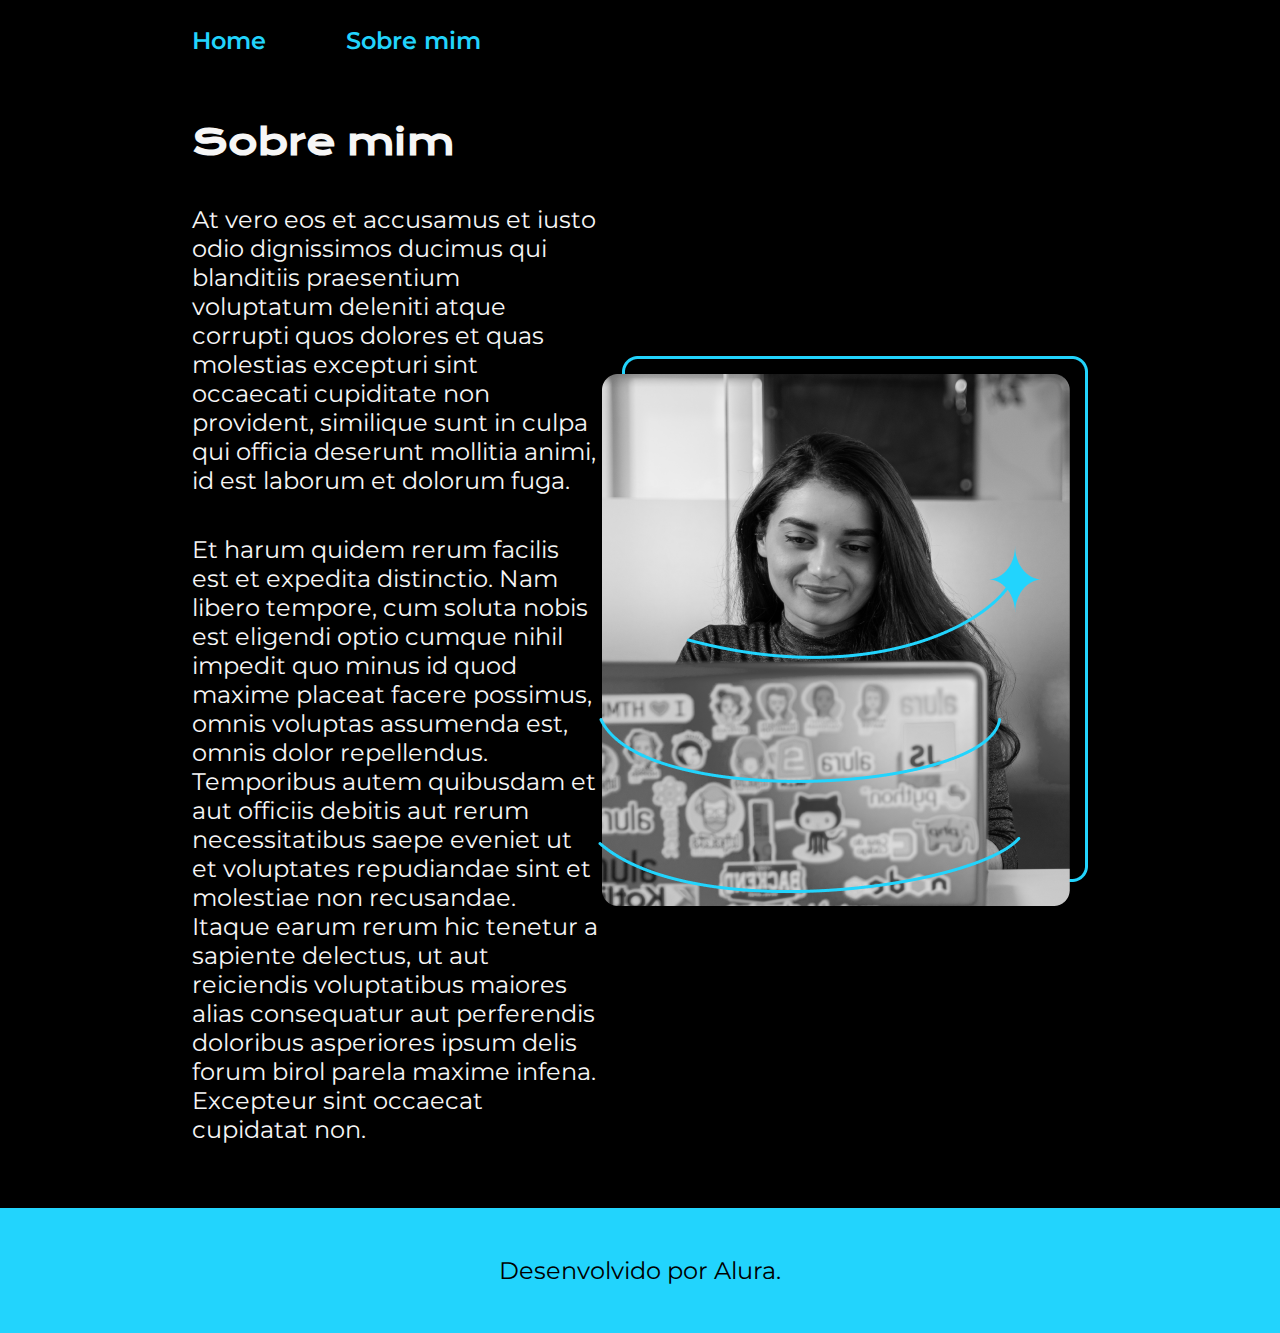
==== about.html @ 5fe94608 "add new about and new html" ====
<!DOCTYPE html>
<html lang="pt-br">
<head>
    <meta charset="UTF-8">
    <meta http-equiv="X-UA-Compatible" content="IE=edge">
    <meta name="viewport" content="width=device-width, initial-scale=1.0">
    <link rel="stylesheet" href="./css/style.css"/>
    <title>Sobre mim</title>
    
</head>
<body>
    <header class="cabecalho">
        <nav class="cabecalho__menu">
            <a class="cabecalho__menu__link" href="index.html">Home</a>
            <a class="cabecalho__menu__link" href="about.html">Sobre mim</a>
        </nav>
    </header>
    <main class="apresentacao">
        <section class="apresentacao__conteudo">
            <h1 class="apresentacao__conteudo__titulo">Sobre mim</h1>
            <p class="apresentacao__conteudo__paragrafo">At vero eos et accusamus et iusto odio dignissimos ducimus qui blanditiis praesentium voluptatum deleniti atque corrupti quos dolores et quas molestias excepturi sint occaecati cupiditate non provident, similique sunt in culpa qui officia deserunt mollitia animi, id est laborum et dolorum fuga.</p>
            <p class="apresentacao__conteudo__paragrafo">Et harum quidem rerum facilis est et expedita distinctio. Nam libero tempore, cum soluta nobis est eligendi optio cumque nihil impedit quo minus id quod maxime placeat facere possimus, omnis voluptas assumenda est, omnis dolor repellendus. Temporibus autem quibusdam et aut officiis debitis aut rerum necessitatibus saepe eveniet ut et voluptates repudiandae sint et molestiae non recusandae. Itaque earum rerum hic tenetur a sapiente delectus, ut aut reiciendis voluptatibus maiores alias consequatur aut perferendis doloribus asperiores ipsum delis forum birol parela maxime infena. Excepteur sint occaecat cupidatat non.
            </p>

        </section>
        <img src="./assets/Img.png" alt="foto da joana santos programando">
    </main>
    <footer class="rodape">
        <p class="rodape">Desenvolvido por Alura.</p>
    </footer>
</body>
</html>
---- css/style.css ----
/*importa as fontes */
@import url('https://fonts.googleapis.com/css2?family=Krona+One&family=Montserrat:wght@400;600&display=swap');
        :root{
            --default-black: #000000;              /*variaveis de cores*/
            --default-white: #F6F6F6;
            --default-blue:  #22D4FD; 
            --default-hover: #272727;        
        }
        *{
            margin: 0;
            padding: 0;                             /*reset da margin e do padding para iniciar*/            
        }
        body {
            /*retiramos o tamanho que seria sempre 100% do viewport por que adicionamos um rodapé*/
            /*height: 100vh;                         definimos o tamanho do body para 100% do tamanho da viewport*/
            box-sizing: border-box;                  /*garantimos que os filhos do body não vao sair de dentro dele*/
            background-color: var(--default-black);  /*cor de fundo do body*/
            color: var(--default-white);             /*cores das letras principais do body*/
        }
        .cabecalho{ 
            padding: 2% 0% 0% 15% ;                 /*padding apenas em cima e a esquerda*/
        }
        .cabecalho__menu {
            display: flex;                          /*inicia o display flex, para usar flexbox*/
            gap: 80px;
        }
        .cabecalho__menu__link {
            font-family: 'Montserrat', sans-serif;  /*fonte*/
            font-weight: 600;                       /*peso*/
            font-size: 24px;                        /*tamanho*/
            color: var(--default-blue);             /*cor dos itens do navbar*/
            text-decoration: none;                  /*removemos a decoração padrao do texto*/
        }
        .apresentacao{
            /*margin: 10% 15%;                      os vão ter uma margem na lateral*/
            padding: 5% 15%;                        /*vamos ultilizar o padding no lugar do margin para colocarmos a nav bar*/
            display: flex;                          /*os itens vão ficar alinhados*/
            align-items: center;                    /*os itens se alinham ao centro da tela*/
            justify-content: space-between;         /*cria uma espaçamento entre os itens*/
            
        }
        .apresentacao__conteudo {
            width: 615px;                           /*tamanho do conteudo pego no figma*/
            display: flex;                          /*adicionamos o display flex para mudarmos o flex direction*/
            flex-direction: column;                 /*o flex tem como parametro padrao a vertical, mudamos agora para coluna*/
            gap: 40px;                              /*espaçamento entre os conteudos da section*/
        }
        .apresentacao__conteudo__titulo {
            font-size: 36px;                        /*tamanho da fonte*/
            font-family: 'Krona One', sans-serif;   /*fonte*/
           
        }
        .destaque{
            color: var(--default-blue);             /*cor da strong em destaque*/
        }
        .apresentacao__conteudo__paragrafo {
            font-size: 24px;                        /*tamanho da fonte*/
            font-family: 'Montserrat', sans-serif;  /*fonte*/
        }
        .apresentacao__links{
            display: flex;                          /*sempre que vamos mexer no espaço colocamos no pai o display flex*/
            justify-content: space-between;         /*espaçamento entre os itens*/
            flex-direction: column;                 /*alinhamento dos itens em coluna*/
            align-items: center;                    /*alinha os itens no centro*/          
            gap: 32px;                              /*adiciona um espaçamento entre os itens*/
        }
        .apresentacao__links__subtitulo{
            font-family: 'Krona One', sans-serif;   /*fonte*/
            font-weight: 400;                       /*peso da fonte*/
            font-size: 24px;                        /*tamanho da fonte*/
        }
        .apresentacao__links__link{
         /* background-color: var(--dfefalt-blue);  cor de fundo da ancora */
            display: flex;                          /*voltamos para o posicionamento padrao*/
            justify-content: center;                /*o conteudo vao para o centro*/
            width: 378px;                           /*tamanho do botão pego no figma*/
            text-align: center;                     /*alinha os textos ao centro*/
            border-radius: 8px;                     /*raio da borda*/
            font-size: 24px;                        /*tamanho da fonte*/
            font-weight: 600;                       /*fonte em negrito como do figma*/
            padding: 21.5px 0;                      /*espaçamento entre a borda e o item*/
            text-decoration: none;                  /*tira a rasura do texto*/
            color: var(--default-white);            /*cor do texto*/
            font-family: 'Montserrat', sans-serif;  /*fonte*/
            border: 2px solid var(--default-blue);  /*borda solida de 2px cor azul*/
            gap: 16px;                              /*espaçamento interno 16px*/
        }
        .apresentacao__links__link:hover{
            background-color: var(--default-hover); /*passando o mouse por cima*/
        }
        .rodape{
            font-family: 'Montserrat', sans-serif;  /*fonte*/
            font-weight: 400;                       /*peso da fonte*/
            font-size: 24px;                        /*tamanho da fonte*/
            padding: 24px;                          /*espaçamento entre o item e a borda */
            color: var(--default-black);            /*cor texto preto*/
            background-color: var(--default-blue);  /*cor de fundo*/
            text-align: center;                     /*alinhar o texto no centro*/
        }
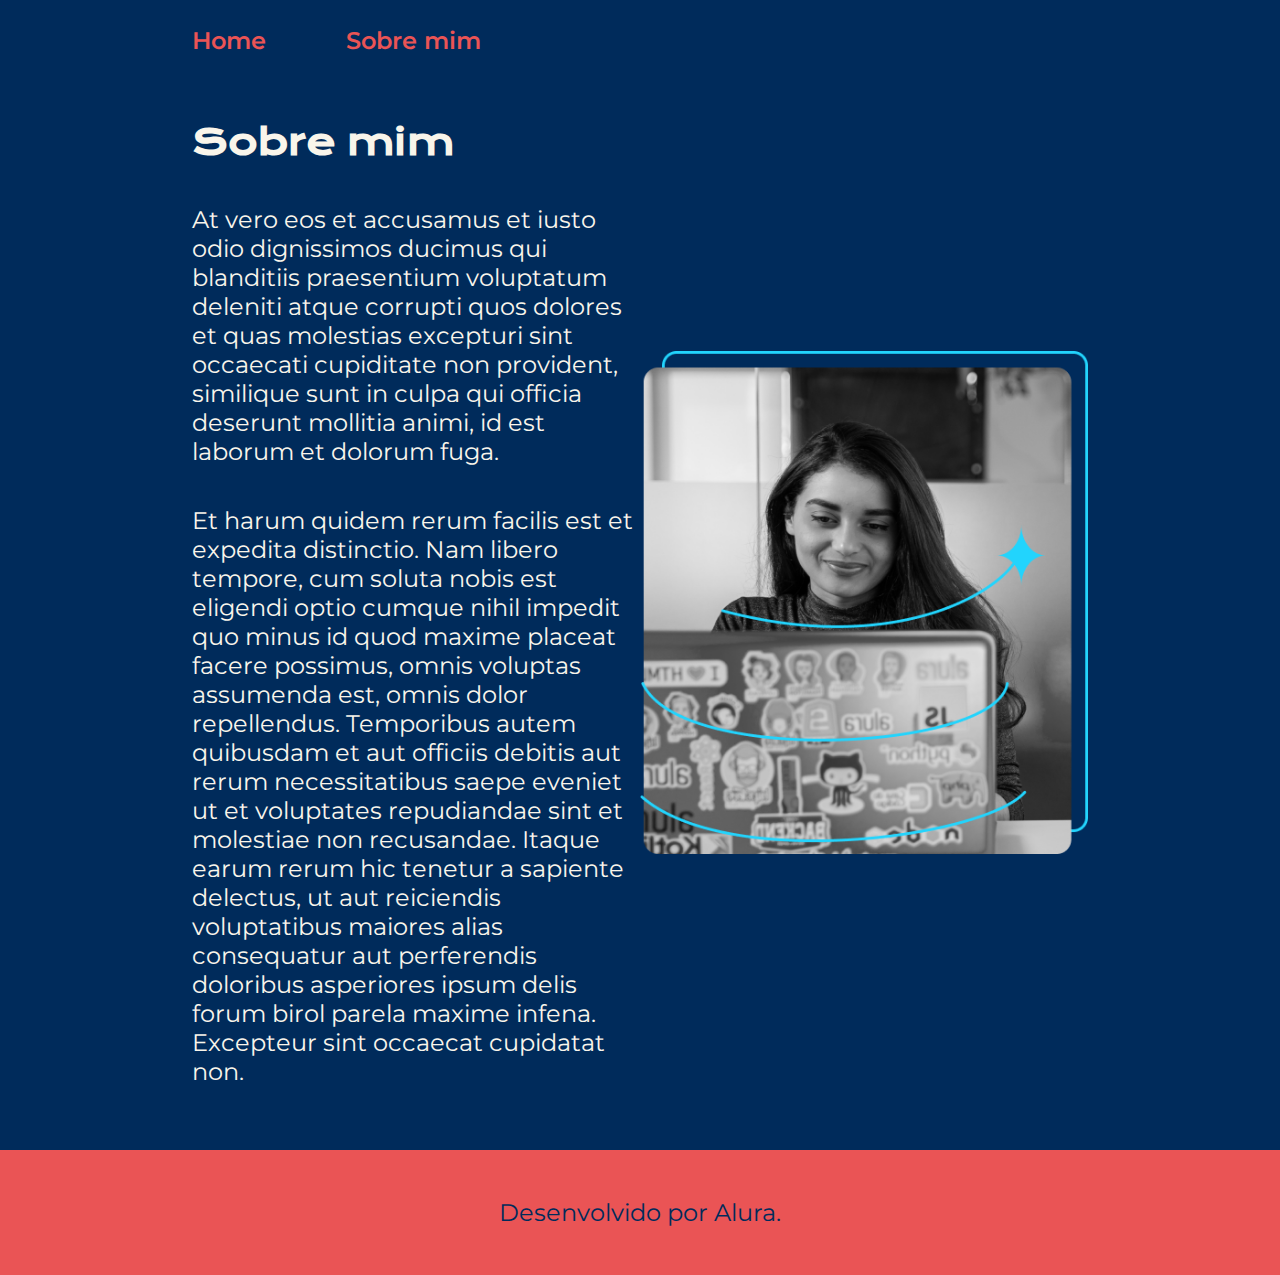
==== commit e1727d24: "ADD new parameters to css and css readme" ====
--- a/about.html
+++ b/about.html
@@ -23,7 +23,7 @@
             </p>
 
         </section>
-        <img src="./assets/Img.png" alt="foto da joana santos programando">
+        <img class="apresentacao__imagem" src="./assets/Img.png" alt="foto da joana santos programando">
     </main>
     <footer class="rodape">
         <p class="rodape">Desenvolvido por Alura.</p>
--- a/css/style.css
+++ b/css/style.css
@@ -1,99 +1,100 @@
-/*importa as fontes */
 @import url('https://fonts.googleapis.com/css2?family=Krona+One&family=Montserrat:wght@400;600&display=swap');
         :root{
-            --default-black: #000000;              /*variaveis de cores*/
-            --default-white: #F6F6F6;
-            --default-blue:  #22D4FD; 
-            --default-hover: #272727;        
+            --primary-color: #002B5B;              
+            --secondary-color: #F9F5EB;
+            --tertiary-color:  #EA5455; 
+            --default-hover: #414141;
+            --default-font:  'Krona One', sans-serif;   
+            --second-font:   'Montserrat', sans-serif;
         }
         *{
             margin: 0;
-            padding: 0;                             /*reset da margin e do padding para iniciar*/            
+            padding: 0;                             
         }
-        body {
-            /*retiramos o tamanho que seria sempre 100% do viewport por que adicionamos um rodapé*/
-            /*height: 100vh;                         definimos o tamanho do body para 100% do tamanho da viewport*/
-            box-sizing: border-box;                  /*garantimos que os filhos do body não vao sair de dentro dele*/
-            background-color: var(--default-black);  /*cor de fundo do body*/
-            color: var(--default-white);             /*cores das letras principais do body*/
+        body {                        
+            box-sizing: border-box;                  
+            background-color: var(--primary-color);  
+            color: var(--secondary-color);             
         }
         .cabecalho{ 
-            padding: 2% 0% 0% 15% ;                 /*padding apenas em cima e a esquerda*/
+            padding: 2% 0% 0% 15% ;                 
         }
         .cabecalho__menu {
-            display: flex;                          /*inicia o display flex, para usar flexbox*/
+            display: flex;                          
             gap: 80px;
         }
         .cabecalho__menu__link {
-            font-family: 'Montserrat', sans-serif;  /*fonte*/
-            font-weight: 600;                       /*peso*/
-            font-size: 24px;                        /*tamanho*/
-            color: var(--default-blue);             /*cor dos itens do navbar*/
-            text-decoration: none;                  /*removemos a decoração padrao do texto*/
+            font-family: var(--second-font);         
+            font-weight: 600;                       
+            font-size: 1.5rem;                       
+            color: var(--tertiary-color);             
+            text-decoration: none;                  
         }
-        .apresentacao{
-            /*margin: 10% 15%;                      os vão ter uma margem na lateral*/
-            padding: 5% 15%;                        /*vamos ultilizar o padding no lugar do margin para colocarmos a nav bar*/
-            display: flex;                          /*os itens vão ficar alinhados*/
-            align-items: center;                    /*os itens se alinham ao centro da tela*/
-            justify-content: space-between;         /*cria uma espaçamento entre os itens*/
+        .apresentacao {                      
+            padding: 5% 15%;                        
+            display: flex;                          
+            align-items: center;                    
+            justify-content: space-between;        
             
         }
         .apresentacao__conteudo {
-            width: 615px;                           /*tamanho do conteudo pego no figma*/
-            display: flex;                          /*adicionamos o display flex para mudarmos o flex direction*/
-            flex-direction: column;                 /*o flex tem como parametro padrao a vertical, mudamos agora para coluna*/
-            gap: 40px;                              /*espaçamento entre os conteudos da section*/
+            width: 615px;                           
+            display: flex;                          
+            flex-direction: column;                 
+            gap: 40px;                              
         }
         .apresentacao__conteudo__titulo {
-            font-size: 36px;                        /*tamanho da fonte*/
-            font-family: 'Krona One', sans-serif;   /*fonte*/
+            font-size: 2.25rem;                        
+            font-family: var(--default-font)        
            
         }
         .destaque{
-            color: var(--default-blue);             /*cor da strong em destaque*/
+            color: var(--tertiary-color);             
         }
         .apresentacao__conteudo__paragrafo {
-            font-size: 24px;                        /*tamanho da fonte*/
-            font-family: 'Montserrat', sans-serif;  /*fonte*/
+            font-size: 1.5rem;                        
+            font-family: var(--second-font);         
         }
         .apresentacao__links{
-            display: flex;                          /*sempre que vamos mexer no espaço colocamos no pai o display flex*/
-            justify-content: space-between;         /*espaçamento entre os itens*/
-            flex-direction: column;                 /*alinhamento dos itens em coluna*/
-            align-items: center;                    /*alinha os itens no centro*/          
-            gap: 32px;                              /*adiciona um espaçamento entre os itens*/
+            display: flex;                          
+            justify-content: space-between;         
+            flex-direction: column;               
+            align-items: center;                          
+            gap: 32px;                              
         }
-        .apresentacao__links__subtitulo{
-            font-family: 'Krona One', sans-serif;   /*fonte*/
-            font-weight: 400;                       /*peso da fonte*/
-            font-size: 24px;                        /*tamanho da fonte*/
+        .apresentacao__links__subtitulo {
+            font-family: var(--default-font);      
+            font-weight: 400;                       
+            font-size: 1.5rem;                      
         }
         .apresentacao__links__link{
-         /* background-color: var(--dfefalt-blue);  cor de fundo da ancora */
-            display: flex;                          /*voltamos para o posicionamento padrao*/
-            justify-content: center;                /*o conteudo vao para o centro*/
-            width: 378px;                           /*tamanho do botão pego no figma*/
-            text-align: center;                     /*alinha os textos ao centro*/
-            border-radius: 8px;                     /*raio da borda*/
-            font-size: 24px;                        /*tamanho da fonte*/
-            font-weight: 600;                       /*fonte em negrito como do figma*/
-            padding: 21.5px 0;                      /*espaçamento entre a borda e o item*/
-            text-decoration: none;                  /*tira a rasura do texto*/
-            color: var(--default-white);            /*cor do texto*/
-            font-family: 'Montserrat', sans-serif;  /*fonte*/
-            border: 2px solid var(--default-blue);  /*borda solida de 2px cor azul*/
-            gap: 16px;                              /*espaçamento interno 16px*/
+            display: flex;                          
+            justify-content: center;                
+            width: 378px;                          
+            text-align: center;                     
+            border-radius: 8px;                     
+            font-size: 1.5rem;                       
+            font-weight: 600;                       
+            padding: 21.5px 0;                      
+            text-decoration: none;                  
+            color: var(--secondary-color);            
+            font-family: var(--second-font);  
+            border: 2px solid var(--tertiary-color);  
+            gap: 16px;                              
         }
-        .apresentacao__links__link:hover{
-            background-color: var(--default-hover); /*passando o mouse por cima*/
+        .apresentacao__links__link:hover {
+            background-color: var(--default-hover); 
         }
-        .rodape{
-            font-family: 'Montserrat', sans-serif;  /*fonte*/
-            font-weight: 400;                       /*peso da fonte*/
-            font-size: 24px;                        /*tamanho da fonte*/
-            padding: 24px;                          /*espaçamento entre o item e a borda */
-            color: var(--default-black);            /*cor texto preto*/
-            background-color: var(--default-blue);  /*cor de fundo*/
-            text-align: center;                     /*alinhar o texto no centro*/
-        }+        .apresentacao__imagem {
+            width: 50%;
+        }
+        .rodape {
+            font-family: var(--second-font);        
+            font-weight: 400;                       
+            font-size: 1.5rem;                        
+            padding: 24px;                          
+            color: var(--primary-color);            
+            background-color: var(--tertiary-color);  
+            text-align: center;                     
+        }
+       